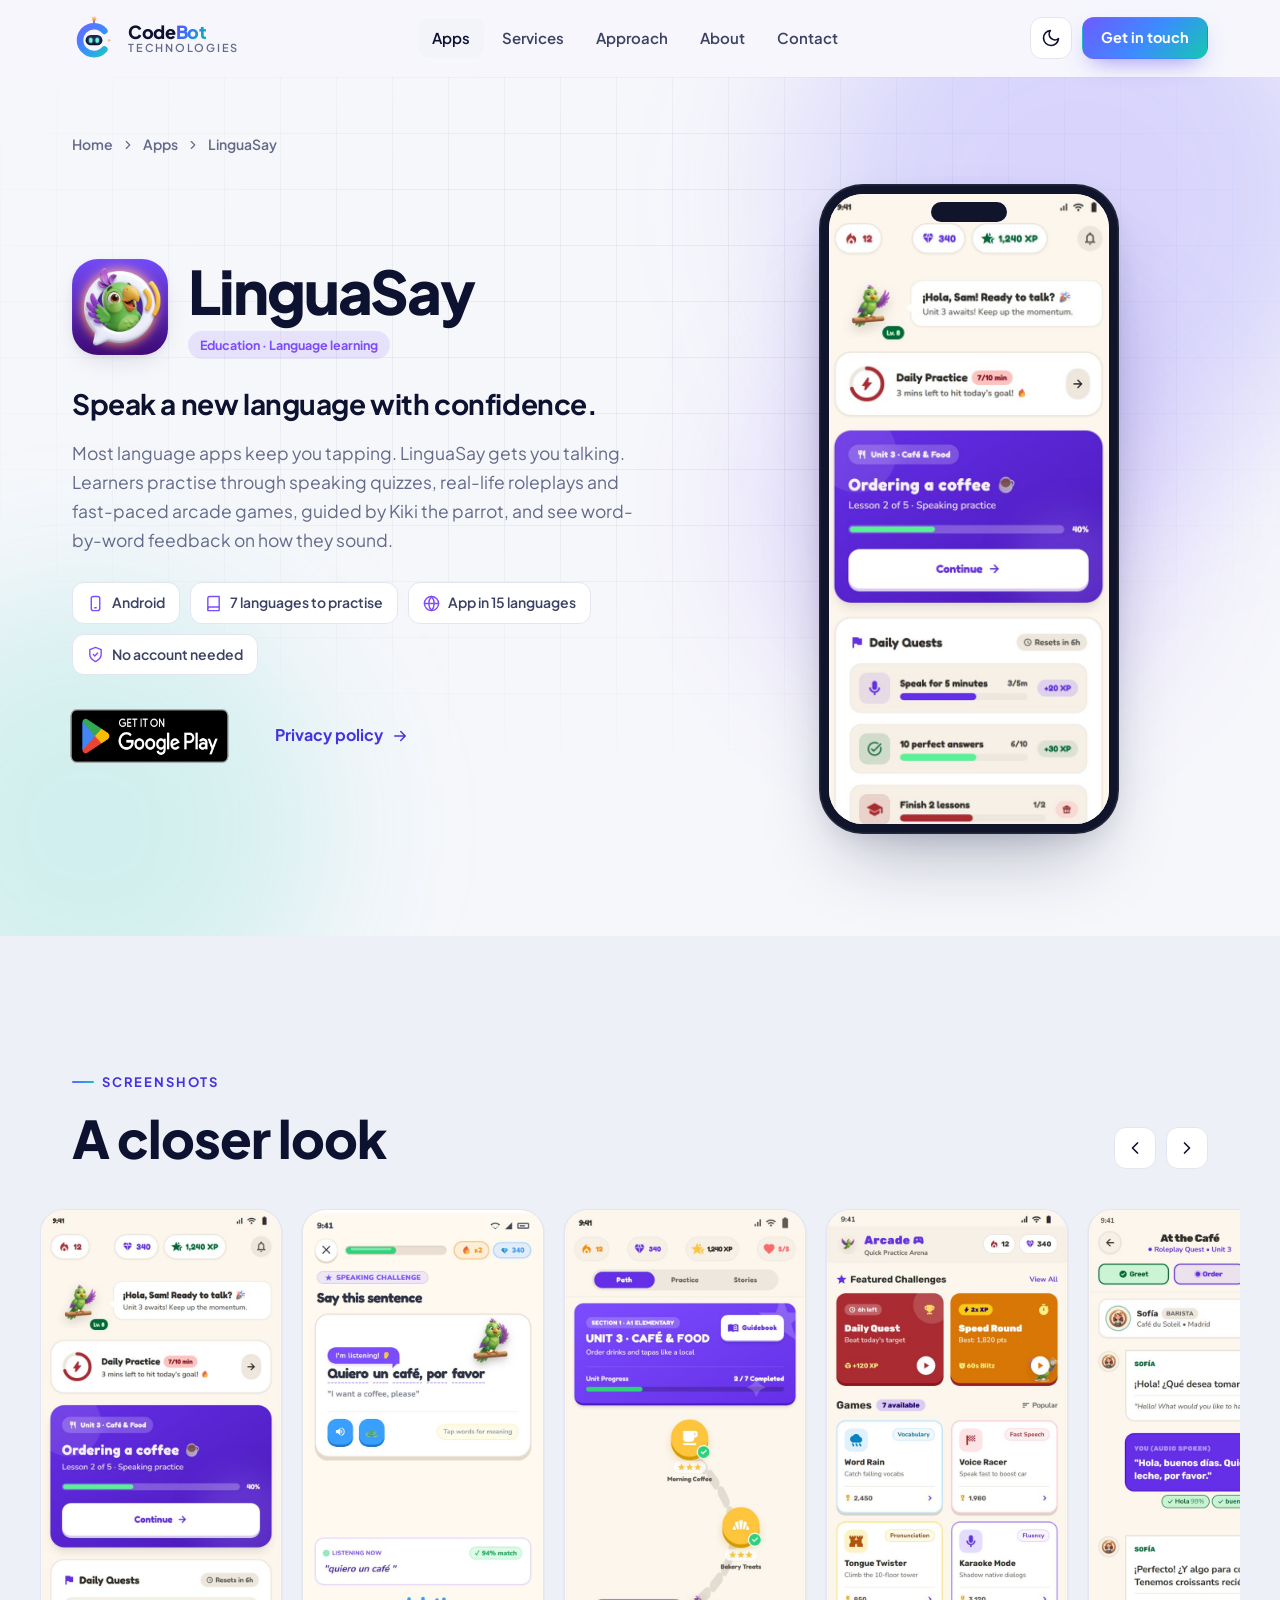
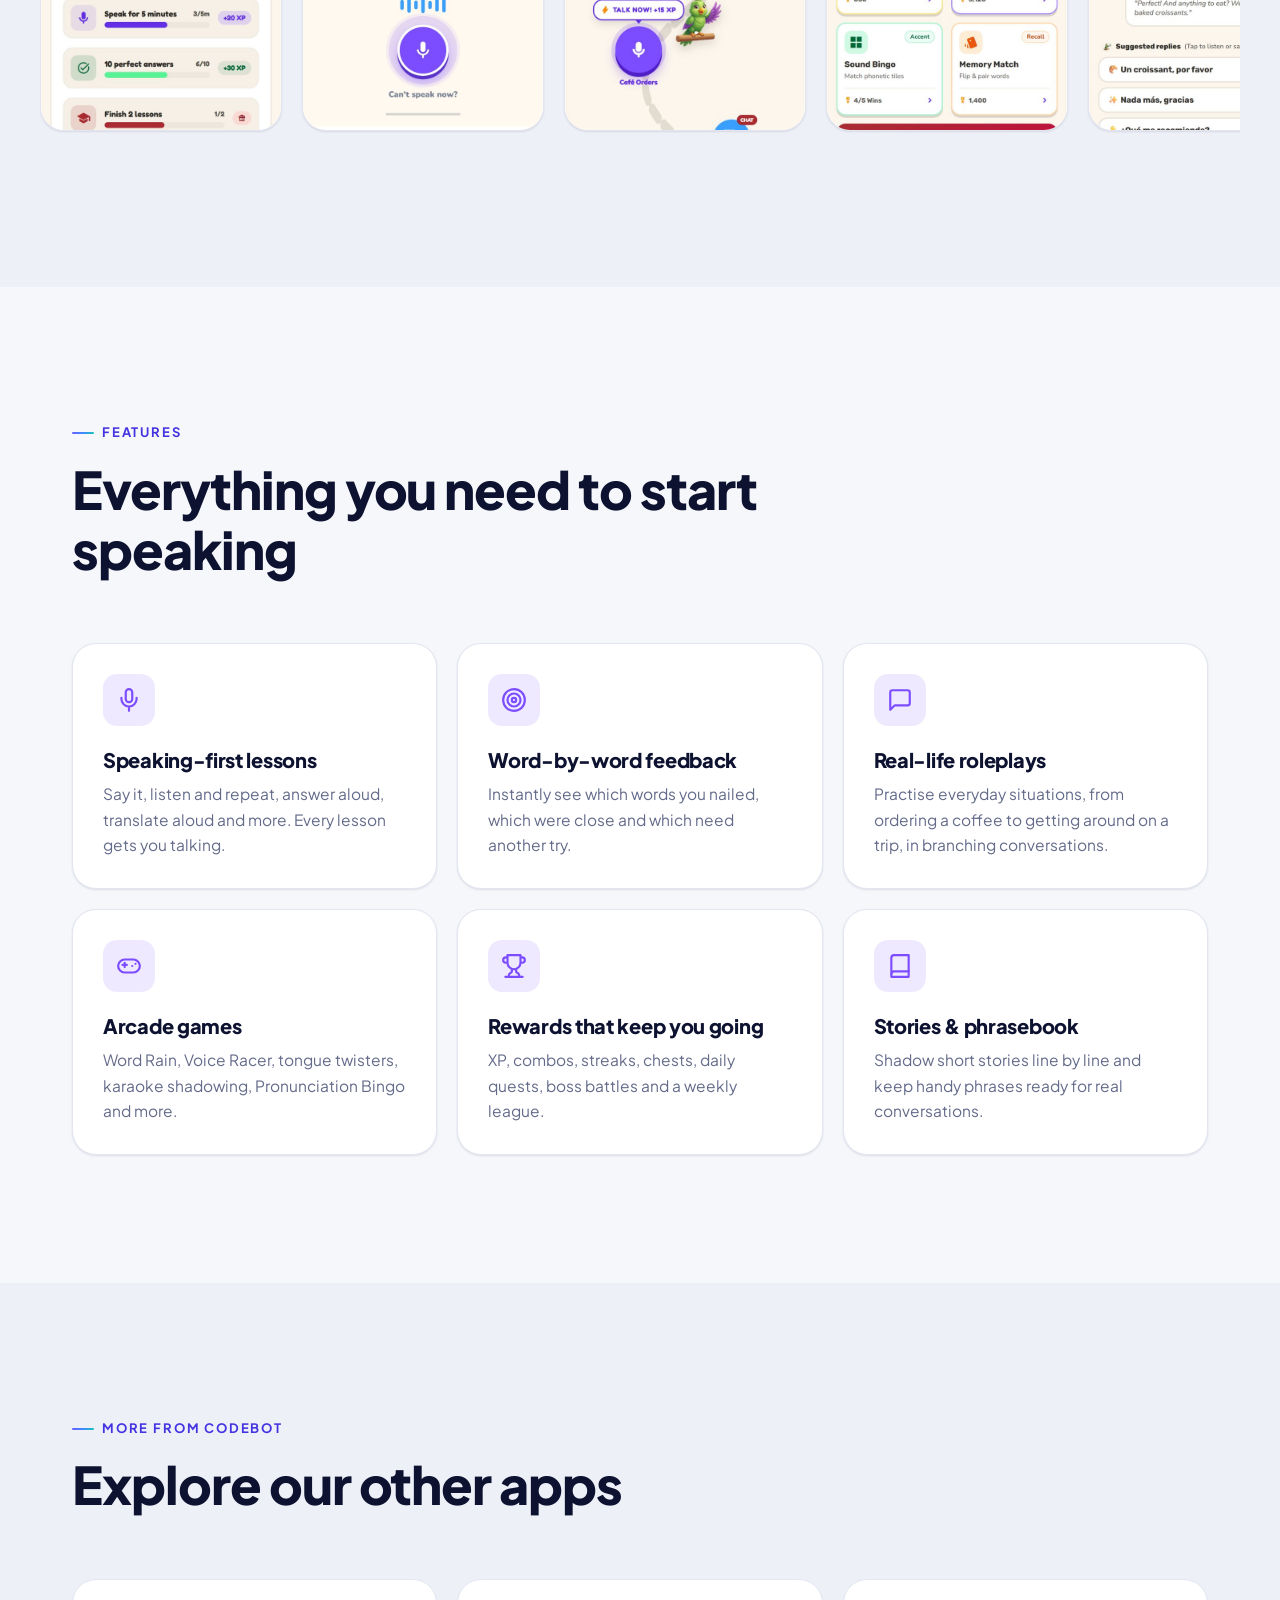
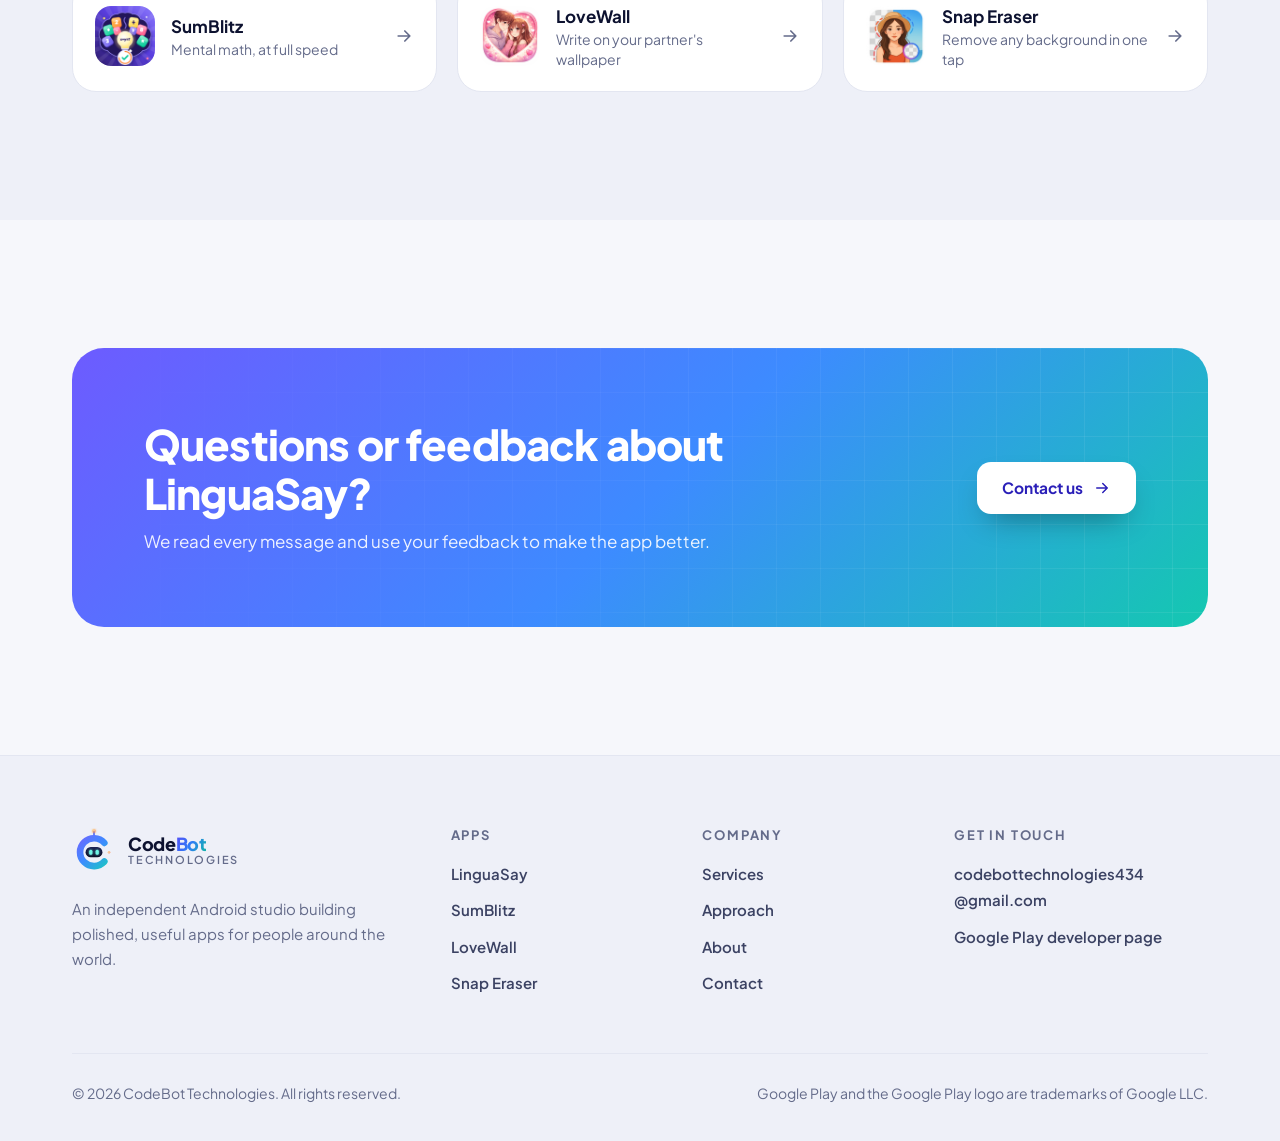
==== apps/linguasay.html @ 1d8e1565 "Launch CodeBot Technologies website" ====
<!doctype html>
<html lang="en">
<head>
  <meta charset="utf-8">
  <meta name="viewport" content="width=device-width, initial-scale=1">
  <title>LinguaSay — Speak a New Language | CodeBot Technologies</title>
  <meta name="description" content="LinguaSay is a speaking-first language app for Android. Practise English, Spanish, French, German, Italian, Korean and Arabic through quizzes, roleplays and arcade games, with word-by-word pronunciation feedback.">
  <meta name="theme-color" content="#070a18" media="(prefers-color-scheme: dark)">
  <meta name="theme-color" content="#f6f7fb" media="(prefers-color-scheme: light)">
  <link rel="canonical" href="https://codebottechnology.github.io/apps/linguasay.html">
  <meta property="og:type" content="website">
  <meta property="og:url" content="https://codebottechnology.github.io/apps/linguasay.html">
  <meta property="og:image" content="https://codebottechnology.github.io/assets/img/og-image.png">
  <meta property="og:image:width" content="1200">
  <meta property="og:image:height" content="630">
  <meta property="og:site_name" content="CodeBot Technologies">
  <meta property="og:title" content="LinguaSay — Speak a New Language">
  <meta property="og:description" content="Practise speaking a new language through quizzes, roleplays and arcade games.">
  <meta name="twitter:card" content="summary_large_image">
  <link rel="icon" href="../assets/img/logo.svg" type="image/svg+xml">
  <link rel="preconnect" href="https://fonts.googleapis.com">
  <link rel="preconnect" href="https://fonts.gstatic.com" crossorigin>
  <link rel="stylesheet" href="https://fonts.googleapis.com/css2?family=Plus+Jakarta+Sans:wght@400;500;600;700;800&display=swap">
  <link rel="stylesheet" href="../assets/css/styles.css">
  <script>(function(){var d=document.documentElement;d.classList.add('js');try{var t=localStorage.getItem('cb-theme');if(t)d.setAttribute('data-theme',t);}catch(e){}})();</script>
  <script type="application/ld+json">
  {
    "@context": "https://schema.org",
    "@type": "MobileApplication",
    "name": "LinguaSay",
    "operatingSystem": "Android",
    "applicationCategory": "EducationalApplication",
    "installUrl": "https://play.google.com/store/apps/details?id=com.pronunciation.speakingpractice",
    "author": { "@type": "Organization", "name": "CodeBot Technologies" }
  }
  </script>
</head>
<body>
  <a class="skip-link" href="#main">Skip to content</a>

  <header class="site-header">
    <div class="container nav">
      <a class="brand" href="../index.html" aria-label="CodeBot Technologies home">
        <img src="../assets/img/logo.svg" alt="" width="40" height="40">
        <span class="brand-text"><span>Code<span class="brand-bot">Bot</span></span><small>Technologies</small></span>
      </a>
      <nav class="nav-links" aria-label="Main">
        <a href="../index.html#apps" aria-current="page">Apps</a>
        <a href="../index.html#services">Services</a>
        <a href="../index.html#approach">Approach</a>
        <a href="../index.html#about">About</a>
        <a href="../index.html#contact">Contact</a>
      </nav>
      <div class="nav-actions">
        <button class="icon-btn theme-toggle" type="button" data-theme-toggle aria-label="Switch theme">
          <svg class="i i-moon" viewBox="0 0 24 24" aria-hidden="true"><path d="M21 12.8A9 9 0 1 1 11.2 3a7 7 0 0 0 9.8 9.8z"/></svg>
          <svg class="i i-sun" viewBox="0 0 24 24" aria-hidden="true"><circle cx="12" cy="12" r="4"/><path d="M12 2v2M12 20v2M4.9 4.9l1.4 1.4M17.7 17.7l1.4 1.4M2 12h2M20 12h2M4.9 19.1l1.4-1.4M17.7 6.3l1.4-1.4"/></svg>
        </button>
        <a class="btn btn-primary btn-sm" href="../index.html#contact">Get in touch</a>
        <button class="icon-btn menu-toggle" type="button" aria-controls="mobile-menu" aria-expanded="false" aria-label="Open menu">
          <svg class="i" viewBox="0 0 24 24" aria-hidden="true"><path d="M4 7h16M4 12h16M4 17h16"/></svg>
        </button>
      </div>
    </div>
    <div class="mobile-menu" id="mobile-menu">
      <a href="../index.html#apps">Apps</a>
      <a href="../index.html#services">Services</a>
      <a href="../index.html#approach">Approach</a>
      <a href="../index.html#about">About</a>
      <a href="../index.html#contact">Contact</a>
      <a class="btn btn-primary" href="../index.html#contact">Get in touch</a>
    </div>
  </header>

  <main id="main" class="accent-linguasay">
    <section class="detail-hero">
      <div class="hero-bg" aria-hidden="true"><span class="glow glow-1"></span><span class="glow glow-2"></span></div>
      <div class="container">
        <nav class="crumbs" aria-label="Breadcrumb">
          <a href="../index.html">Home</a>
          <svg class="i" viewBox="0 0 24 24" aria-hidden="true"><path d="m9 18 6-6-6-6"/></svg>
          <a href="../index.html#apps">Apps</a>
          <svg class="i" viewBox="0 0 24 24" aria-hidden="true"><path d="m9 18 6-6-6-6"/></svg>
          <span aria-current="page">LinguaSay</span>
        </nav>
        <div class="detail-grid">
          <div>
            <div class="detail-title reveal">
              <img class="app-icon" src="../assets/img/apps/linguasay/icon.png" alt="LinguaSay app icon" width="96" height="96">
              <div><h1>LinguaSay</h1><span class="tag">Education · Language learning</span></div>
            </div>
            <p class="app-tagline reveal reveal-d1">Speak a new language with confidence.</p>
            <p class="app-desc reveal reveal-d1">Most language apps keep you tapping. LinguaSay gets you talking. Learners practise through speaking quizzes, real-life roleplays and fast-paced arcade games, guided by Kiki the parrot, and see word-by-word feedback on how they sound.</p>
            <div class="facts reveal reveal-d2">
              <span class="fact"><svg class="i" viewBox="0 0 24 24" aria-hidden="true"><rect x="6" y="2" width="12" height="20" rx="3"/><path d="M11 18h2"/></svg>Android</span>
              <span class="fact"><svg class="i" viewBox="0 0 24 24" aria-hidden="true"><path d="M4 19.5A2.5 2.5 0 0 1 6.5 17H20V2H6.5A2.5 2.5 0 0 0 4 4.5z"/><path d="M4 19.5V22h16v-5"/></svg>7 languages to practise</span>
              <span class="fact"><svg class="i" viewBox="0 0 24 24" aria-hidden="true"><circle cx="12" cy="12" r="10"/><path d="M2 12h20M12 2a15 15 0 0 1 0 20M12 2a15 15 0 0 0 0 20"/></svg>App in 15 languages</span>
              <span class="fact"><svg class="i" viewBox="0 0 24 24" aria-hidden="true"><path d="M12 22s8-4 8-10V5l-8-3-8 3v7c0 6 8 10 8 10z"/><path d="m9 12 2 2 4-4"/></svg>No account needed</span>
            </div>
            <div class="app-actions reveal reveal-d3">
              <a class="play-badge" href="https://play.google.com/store/apps/details?id=com.pronunciation.speakingpractice" target="_blank" rel="noopener"><img src="../assets/img/google-play-badge.png" alt="Get LinguaSay on Google Play" width="646" height="250"></a>
              <a class="btn-link" href="https://sites.google.com/view/linguasayprivacypolicy/home" target="_blank" rel="noopener">Privacy policy <svg class="i" viewBox="0 0 24 24" aria-hidden="true"><path d="M5 12h14M13 6l6 6-6 6"/></svg></a>
            </div>
          </div>
          <div class="detail-visual reveal reveal-d1">
            <div class="phone"><img src="../assets/img/apps/linguasay/screen-01.jpg" alt="LinguaSay home screen with daily quests" width="600" height="1300"></div>
          </div>
        </div>
      </div>
    </section>

    <section class="section section-alt" aria-labelledby="shots-title">
      <div class="container">
        <div class="gallery-head">
          <div class="section-head reveal">
            <span class="eyebrow">Screenshots</span>
            <h2 class="h2" id="shots-title">A closer look</h2>
          </div>
          <div class="gallery-controls">
            <button class="icon-btn" type="button" data-gallery-prev aria-controls="gallery" aria-label="Scroll screenshots left"><svg class="i" viewBox="0 0 24 24" aria-hidden="true"><path d="m15 18-6-6 6-6"/></svg></button>
            <button class="icon-btn" type="button" data-gallery-next aria-controls="gallery" aria-label="Scroll screenshots right"><svg class="i" viewBox="0 0 24 24" aria-hidden="true"><path d="m9 18 6-6-6-6"/></svg></button>
          </div>
        </div>
        <div class="gallery" id="gallery">
          <button type="button" data-lightbox="../assets/img/apps/linguasay/screen-01.jpg"><img src="../assets/img/apps/linguasay/screen-01.jpg" alt="Home screen with daily practice and quests" width="600" height="1300" loading="lazy"></button>
          <button type="button" data-lightbox="../assets/img/apps/linguasay/screen-02.jpg"><img src="../assets/img/apps/linguasay/screen-02.jpg" alt="Say-it speaking quiz" width="600" height="1287" loading="lazy"></button>
          <button type="button" data-lightbox="../assets/img/apps/linguasay/screen-03.jpg"><img src="../assets/img/apps/linguasay/screen-03.jpg" alt="Learning path map" width="600" height="1300" loading="lazy"></button>
          <button type="button" data-lightbox="../assets/img/apps/linguasay/screen-04.jpg"><img src="../assets/img/apps/linguasay/screen-04.jpg" alt="Arcade hub with speaking games" width="600" height="1300" loading="lazy"></button>
          <button type="button" data-lightbox="../assets/img/apps/linguasay/screen-05.jpg"><img src="../assets/img/apps/linguasay/screen-05.jpg" alt="Roleplay conversation" width="600" height="1300" loading="lazy"></button>
          <button type="button" data-lightbox="../assets/img/apps/linguasay/screen-06.jpg"><img src="../assets/img/apps/linguasay/screen-06.jpg" alt="Boss battle" width="600" height="1287" loading="lazy"></button>
          <button type="button" data-lightbox="../assets/img/apps/linguasay/screen-07.jpg"><img src="../assets/img/apps/linguasay/screen-07.jpg" alt="Weekly league" width="600" height="1300" loading="lazy"></button>
          <button type="button" data-lightbox="../assets/img/apps/linguasay/screen-08.jpg"><img src="../assets/img/apps/linguasay/screen-08.jpg" alt="Lesson complete celebration" width="600" height="1300" loading="lazy"></button>
        </div>
      </div>
    </section>

    <section class="section" aria-labelledby="features-title">
      <div class="container">
        <div class="section-head reveal">
          <span class="eyebrow">Features</span>
          <h2 class="h2" id="features-title">Everything you need to start speaking</h2>
        </div>
        <div class="feature-grid">
          <div class="card reveal">
            <div class="card-icon"><svg class="i" viewBox="0 0 24 24" aria-hidden="true"><rect x="9" y="2" width="6" height="12" rx="3"/><path d="M19 10v1a7 7 0 0 1-14 0v-1M12 18v4"/></svg></div>
            <h3>Speaking-first lessons</h3>
            <p>Say it, listen and repeat, answer aloud, translate aloud and more. Every lesson gets you talking.</p>
          </div>
          <div class="card reveal reveal-d1">
            <div class="card-icon"><svg class="i" viewBox="0 0 24 24" aria-hidden="true"><circle cx="12" cy="12" r="10"/><circle cx="12" cy="12" r="6"/><circle cx="12" cy="12" r="2"/></svg></div>
            <h3>Word-by-word feedback</h3>
            <p>Instantly see which words you nailed, which were close and which need another try.</p>
          </div>
          <div class="card reveal reveal-d2">
            <div class="card-icon"><svg class="i" viewBox="0 0 24 24" aria-hidden="true"><path d="M21 15a2 2 0 0 1-2 2H7l-4 4V5a2 2 0 0 1 2-2h14a2 2 0 0 1 2 2z"/></svg></div>
            <h3>Real-life roleplays</h3>
            <p>Practise everyday situations, from ordering a coffee to getting around on a trip, in branching conversations.</p>
          </div>
          <div class="card reveal">
            <div class="card-icon"><svg class="i" viewBox="0 0 24 24" aria-hidden="true"><path d="M6 11h4M8 9v4M15 12h.01M18 10h.01"/><rect x="2" y="6" width="20" height="12" rx="6"/></svg></div>
            <h3>Arcade games</h3>
            <p>Word Rain, Voice Racer, tongue twisters, karaoke shadowing, Pronunciation Bingo and more.</p>
          </div>
          <div class="card reveal reveal-d1">
            <div class="card-icon"><svg class="i" viewBox="0 0 24 24" aria-hidden="true"><path d="M6 9H4.5a2.5 2.5 0 0 1 0-5H6M18 9h1.5a2.5 2.5 0 0 0 0-5H18M4 22h16M10 14.7V17c0 .6-.5 1-1 1.2-1.2.5-2 2-2 3.8M14 14.7V17c0 .6.5 1 1 1.2 1.2.5 2 2 2 3.8M18 2H6v7a6 6 0 0 0 12 0V2z"/></svg></div>
            <h3>Rewards that keep you going</h3>
            <p>XP, combos, streaks, chests, daily quests, boss battles and a weekly league.</p>
          </div>
          <div class="card reveal reveal-d2">
            <div class="card-icon"><svg class="i" viewBox="0 0 24 24" aria-hidden="true"><path d="M4 19.5A2.5 2.5 0 0 1 6.5 17H20V2H6.5A2.5 2.5 0 0 0 4 4.5z"/><path d="M4 19.5V22h16v-5"/></svg></div>
            <h3>Stories &amp; phrasebook</h3>
            <p>Shadow short stories line by line and keep handy phrases ready for real conversations.</p>
          </div>
        </div>
      </div>
    </section>

    <section class="section section-alt" aria-labelledby="more-title">
      <div class="container">
        <div class="section-head reveal">
          <span class="eyebrow">More from CodeBot</span>
          <h2 class="h2" id="more-title">Explore our other apps</h2>
        </div>
        <div class="more-apps">
          <a class="mini-app reveal" href="sumblitz.html"><img src="../assets/img/apps/sumblitz/icon.png" alt="" width="60" height="60"><div><strong>SumBlitz</strong><span>Mental math, at full speed</span></div><svg class="i" viewBox="0 0 24 24" aria-hidden="true"><path d="M5 12h14M13 6l6 6-6 6"/></svg></a>
          <a class="mini-app reveal reveal-d1" href="lovewall.html"><img src="../assets/img/apps/lovewall/icon.png" alt="" width="60" height="60"><div><strong>LoveWall</strong><span>Write on your partner's wallpaper</span></div><svg class="i" viewBox="0 0 24 24" aria-hidden="true"><path d="M5 12h14M13 6l6 6-6 6"/></svg></a>
          <a class="mini-app reveal reveal-d2" href="snap-eraser.html"><img src="../assets/img/apps/snap-eraser/icon.png" alt="" width="60" height="60"><div><strong>Snap Eraser</strong><span>Remove any background in one tap</span></div><svg class="i" viewBox="0 0 24 24" aria-hidden="true"><path d="M5 12h14M13 6l6 6-6 6"/></svg></a>
        </div>
      </div>
    </section>

    <section class="section">
      <div class="container">
        <div class="cta-band reveal">
          <div>
            <h2>Questions or feedback about LinguaSay?</h2>
            <p>We read every message and use your feedback to make the app better.</p>
          </div>
          <a class="btn" href="../index.html#contact">Contact us
            <svg class="i" viewBox="0 0 24 24" aria-hidden="true"><path d="M5 12h14M13 6l6 6-6 6"/></svg>
          </a>
        </div>
      </div>
    </section>
  </main>

  <footer class="site-footer">
    <div class="container">
      <div class="footer-grid">
        <div>
          <a class="brand" href="../index.html" aria-label="CodeBot Technologies home">
            <img src="../assets/img/logo.svg" alt="" width="40" height="40">
            <span class="brand-text"><span>Code<span class="brand-bot">Bot</span></span><small>Technologies</small></span>
          </a>
          <p>An independent Android studio building polished, useful apps for people around the world.</p>
        </div>
        <div>
          <h4>Apps</h4>
          <ul>
            <li><a href="linguasay.html">LinguaSay</a></li>
            <li><a href="sumblitz.html">SumBlitz</a></li>
            <li><a href="lovewall.html">LoveWall</a></li>
            <li><a href="snap-eraser.html">Snap Eraser</a></li>
          </ul>
        </div>
        <div>
          <h4>Company</h4>
          <ul>
            <li><a href="../index.html#services">Services</a></li>
            <li><a href="../index.html#approach">Approach</a></li>
            <li><a href="../index.html#about">About</a></li>
            <li><a href="../index.html#contact">Contact</a></li>
          </ul>
        </div>
        <div>
          <h4>Get in touch</h4>
          <ul>
            <li><a href="mailto:codebottechnologies434@gmail.com">codebottechnologies434<wbr>@gmail.com</a></li>
            <li><a href="https://play.google.com/store/apps/dev?id=8315797149513083375" target="_blank" rel="noopener">Google Play developer page</a></li>
          </ul>
        </div>
      </div>
      <div class="footer-bottom">
        <span>© <span data-year>2026</span> CodeBot Technologies. All rights reserved.</span>
        <span>Google Play and the Google Play logo are trademarks of Google LLC.</span>
      </div>
    </div>
  </footer>

  <div class="lightbox" id="lightbox" role="dialog" aria-modal="true" aria-label="Screenshot viewer">
    <button class="lb-btn lb-close" type="button" aria-label="Close"><svg class="i" viewBox="0 0 24 24" aria-hidden="true"><path d="M18 6 6 18M6 6l12 12"/></svg></button>
    <button class="lb-btn lb-prev" type="button" aria-label="Previous screenshot"><svg class="i" viewBox="0 0 24 24" aria-hidden="true"><path d="m15 18-6-6 6-6"/></svg></button>
    <img src="data:," alt="">
    <button class="lb-btn lb-next" type="button" aria-label="Next screenshot"><svg class="i" viewBox="0 0 24 24" aria-hidden="true"><path d="m9 18 6-6-6-6"/></svg></button>
    <span class="lb-count"></span>
  </div>

  <script src="../assets/js/main.js" defer></script>
</body>
</html>
---- assets/css/styles.css ----
/* ==========================================================================
   CodeBot Technologies — site styles
   ========================================================================== */

/* ---------- Design tokens ---------- */
:root {
  --bg: #f6f7fb;
  --bg-alt: #eef0f8;
  --surface: #ffffff;
  --surface-2: #f3f4fa;
  --text: #0d1230;
  --text-2: #3b4263;
  --muted: #646b8a;
  --border: #e3e6f1;
  --border-strong: #cfd3e4;
  --primary: #5b48f5;
  --primary-ink: #4433e0;
  --primary-soft: rgba(91, 72, 245, 0.1);
  --teal: #0fb9a3;
  --grad: linear-gradient(135deg, #6d5bff 0%, #3d8bff 52%, #14c8b0 100%);
  --grad-text: linear-gradient(120deg, #5b48f5 0%, #2f7cf6 50%, #0fb9a3 100%);
  --shadow-sm: 0 1px 2px rgba(16, 22, 60, 0.06), 0 1px 3px rgba(16, 22, 60, 0.05);
  --shadow: 0 10px 30px -12px rgba(16, 22, 60, 0.18), 0 2px 6px rgba(16, 22, 60, 0.05);
  --shadow-lg: 0 40px 80px -30px rgba(16, 22, 60, 0.35), 0 10px 30px -10px rgba(16, 22, 60, 0.15);
  --grid-line: rgba(13, 18, 48, 0.05);
  --glow-1: rgba(109, 91, 255, 0.22);
  --glow-2: rgba(20, 200, 176, 0.16);
  --header-bg: rgba(246, 247, 251, 0.78);
  --phone-frame: #11152b;

  --radius-sm: 10px;
  --radius: 16px;
  --radius-lg: 24px;
  --radius-xl: 32px;
  --container: 1200px;
  --gutter: clamp(16px, 4vw, 32px);
  --font: "Plus Jakarta Sans", ui-sans-serif, system-ui, -apple-system, "Segoe UI", Roboto, sans-serif;
  color-scheme: light;
}

@media (prefers-color-scheme: dark) {
  :root:not([data-theme="light"]) {
    --bg: #070a18;
    --bg-alt: #0b1024;
    --surface: #0f1530;
    --surface-2: #141b3b;
    --text: #eef0ff;
    --text-2: #c5c9e4;
    --muted: #9298ba;
    --border: rgba(255, 255, 255, 0.08);
    --border-strong: rgba(255, 255, 255, 0.16);
    --primary: #8476ff;
    --primary-ink: #9a8eff;
    --primary-soft: rgba(132, 118, 255, 0.14);
    --teal: #2ad8c0;
    --grad-text: linear-gradient(120deg, #a093ff 0%, #6aa8ff 50%, #3fe0c8 100%);
    --shadow-sm: 0 1px 2px rgba(0, 0, 0, 0.4);
    --shadow: 0 14px 34px -14px rgba(0, 0, 0, 0.65);
    --shadow-lg: 0 40px 90px -30px rgba(0, 0, 0, 0.8);
    --grid-line: rgba(255, 255, 255, 0.045);
    --glow-1: rgba(109, 91, 255, 0.3);
    --glow-2: rgba(20, 200, 176, 0.18);
    --header-bg: rgba(7, 10, 24, 0.72);
    --phone-frame: #05070f;
    color-scheme: dark;
  }
}

:root[data-theme="dark"] {
  --bg: #070a18;
  --bg-alt: #0b1024;
  --surface: #0f1530;
  --surface-2: #141b3b;
  --text: #eef0ff;
  --text-2: #c5c9e4;
  --muted: #9298ba;
  --border: rgba(255, 255, 255, 0.08);
  --border-strong: rgba(255, 255, 255, 0.16);
  --primary: #8476ff;
  --primary-ink: #9a8eff;
  --primary-soft: rgba(132, 118, 255, 0.14);
  --teal: #2ad8c0;
  --grad-text: linear-gradient(120deg, #a093ff 0%, #6aa8ff 50%, #3fe0c8 100%);
  --shadow-sm: 0 1px 2px rgba(0, 0, 0, 0.4);
  --shadow: 0 14px 34px -14px rgba(0, 0, 0, 0.65);
  --shadow-lg: 0 40px 90px -30px rgba(0, 0, 0, 0.8);
  --grid-line: rgba(255, 255, 255, 0.045);
  --glow-1: rgba(109, 91, 255, 0.3);
  --glow-2: rgba(20, 200, 176, 0.18);
  --header-bg: rgba(7, 10, 24, 0.72);
  --phone-frame: #05070f;
  color-scheme: dark;
}

/* ---------- Base ---------- */
*, *::before, *::after { box-sizing: border-box; }
html { -webkit-text-size-adjust: 100%; scroll-behavior: smooth; scroll-padding-top: 88px; }
body {
  margin: 0;
  font-family: var(--font);
  font-size: 16px;
  line-height: 1.65;
  color: var(--text);
  background: var(--bg);
  -webkit-font-smoothing: antialiased;
  -moz-osx-font-smoothing: grayscale;
  overflow-x: hidden;
  transition: background-color .3s ease, color .3s ease;
}
img, svg { display: block; max-width: 100%; }
img { height: auto; }
svg.i { fill: none; stroke: currentColor; stroke-width: 2; stroke-linecap: round; stroke-linejoin: round; }
a { color: inherit; text-decoration: none; }
button, input, select, textarea { font: inherit; color: inherit; }
h1, h2, h3, h4 { margin: 0; line-height: 1.15; letter-spacing: -0.02em; font-weight: 800; }
p { margin: 0; }
ul { margin: 0; padding: 0; list-style: none; }
:focus-visible { outline: 2px solid var(--primary); outline-offset: 3px; border-radius: 6px; }
::selection { background: var(--primary); color: #fff; }

.container { width: 100%; max-width: var(--container); margin: 0 auto; padding: 0 var(--gutter); }
.sr-only { position: absolute; width: 1px; height: 1px; padding: 0; margin: -1px; overflow: hidden; clip: rect(0 0 0 0); white-space: nowrap; border: 0; }
.skip-link { position: absolute; left: 16px; top: -60px; z-index: 200; background: var(--primary); color: #fff; padding: 10px 16px; border-radius: 10px; font-weight: 700; }
.skip-link:focus { top: 12px; }
.grad-text { background: var(--grad-text); -webkit-background-clip: text; background-clip: text; color: transparent; }

/* ---------- Buttons ---------- */
.btn {
  display: inline-flex; align-items: center; justify-content: center; gap: 10px;
  height: 52px; padding: 0 24px; border-radius: 14px; border: 1px solid transparent;
  font-weight: 700; font-size: 15.5px; white-space: nowrap; cursor: pointer;
  transition: transform .2s ease, box-shadow .2s ease, background-color .2s ease, border-color .2s ease, color .2s ease;
}
.btn svg { width: 18px; height: 18px; flex: none; }
.btn-primary { background: var(--grad); color: #fff; box-shadow: 0 10px 24px -10px rgba(91, 72, 245, .7); }
.btn-primary:hover { transform: translateY(-2px); box-shadow: 0 16px 30px -12px rgba(91, 72, 245, .8); }
.btn-ghost { background: var(--surface); border-color: var(--border-strong); color: var(--text); }
.btn-ghost:hover { border-color: var(--primary); color: var(--primary-ink); transform: translateY(-2px); }
.btn-sm { height: 42px; padding: 0 18px; font-size: 14.5px; border-radius: 12px; }
.btn-link { display: inline-flex; align-items: center; gap: 8px; font-weight: 700; color: var(--primary-ink); }
.btn-link svg { width: 18px; height: 18px; transition: transform .2s ease; }
.btn-link:hover svg { transform: translateX(4px); }

/* Official Google Play badge (the PNG has built-in transparent padding, trimmed with negative margins) */
.play-badge { display: inline-block; border-radius: 12px; transition: transform .2s ease, filter .2s ease; }
.play-badge img { height: 80px; width: auto; margin: -13px -13px; }
.play-badge:hover { transform: translateY(-2px); filter: drop-shadow(0 10px 14px rgba(0,0,0,.25)); }
.play-badge:focus-visible { outline-offset: 2px; }
.copy-btn .i-check { display: none; color: #12a150; }

/* ---------- Header ---------- */
.site-header { position: sticky; top: 0; z-index: 100; background: var(--header-bg); backdrop-filter: saturate(180%) blur(16px); -webkit-backdrop-filter: saturate(180%) blur(16px); border-bottom: 1px solid transparent; transition: border-color .3s ease, background-color .3s ease; }
.site-header.scrolled { border-bottom-color: var(--border); }
.nav { display: flex; align-items: center; justify-content: space-between; height: 76px; gap: 24px; }
.brand { display: inline-flex; align-items: center; gap: 12px; font-weight: 800; letter-spacing: -0.02em; font-size: 18px; flex: none; }
.brand img { width: 44px; height: 44px; transition: transform .35s cubic-bezier(.3,1.6,.5,1); }
.brand:hover img { transform: rotate(-8deg) scale(1.08); }
.brand-bot { background: var(--grad-text); -webkit-background-clip: text; background-clip: text; color: transparent; }
.brand-text { display: flex; flex-direction: column; line-height: 1.05; }
.brand-text small { font-size: 11px; font-weight: 600; letter-spacing: .16em; text-transform: uppercase; color: var(--muted); }
.nav-links { display: flex; align-items: center; gap: 4px; }
.nav-links a { padding: 8px 14px; border-radius: 10px; font-weight: 600; font-size: 15px; color: var(--text-2); transition: color .2s ease, background-color .2s ease; }
.nav-links a:hover, .nav-links a[aria-current="page"] { color: var(--text); background: var(--surface-2); }
.nav-actions { display: flex; align-items: center; gap: 10px; }
.icon-btn { display: inline-grid; place-items: center; width: 42px; height: 42px; border-radius: 12px; border: 1px solid var(--border); background: var(--surface); cursor: pointer; color: var(--text); transition: border-color .2s ease, transform .2s ease; }
.icon-btn:hover { border-color: var(--border-strong); transform: translateY(-1px); }
.icon-btn svg { width: 20px; height: 20px; }
.theme-toggle .i-sun { display: none; }
:root[data-theme="dark"] .theme-toggle .i-sun { display: block; }
:root[data-theme="dark"] .theme-toggle .i-moon { display: none; }
@media (prefers-color-scheme: dark) {
  :root:not([data-theme="light"]) .theme-toggle .i-sun { display: block; }
  :root:not([data-theme="light"]) .theme-toggle .i-moon { display: none; }
}
.menu-toggle { display: none; }
.mobile-menu { display: none; }

@media (max-width: 920px) {
  .nav-links, .nav-actions .btn { display: none; }
  .menu-toggle { display: inline-grid; }
  .mobile-menu { display: block; position: fixed; inset: 76px 0 auto 0; background: var(--bg); border-bottom: 1px solid var(--border); padding: 12px var(--gutter) 24px; transform: translateY(-8px); opacity: 0; visibility: hidden; transition: opacity .2s ease, transform .2s ease, visibility .2s; box-shadow: var(--shadow); }
  .mobile-menu.open { transform: none; opacity: 1; visibility: visible; }
  .mobile-menu a { display: block; padding: 14px 4px; font-weight: 700; font-size: 17px; border-bottom: 1px solid var(--border); }
  .mobile-menu .btn { width: 100%; margin-top: 18px; border-bottom: 0; }
}
@media (max-width: 420px) { .brand-text small { display: none; } }

/* ---------- Sections ---------- */
.section { padding: clamp(72px, 10vw, 128px) 0; position: relative; }
.section-alt { background: var(--bg-alt); }
.section-head { max-width: 720px; margin-bottom: clamp(40px, 6vw, 64px); }
.section-head.center { margin-left: auto; margin-right: auto; text-align: center; }
.eyebrow { display: inline-flex; align-items: center; gap: 8px; font-size: 13px; font-weight: 700; letter-spacing: .14em; text-transform: uppercase; color: var(--primary-ink); margin-bottom: 16px; }
.eyebrow::before { content: ""; width: 22px; height: 2px; border-radius: 2px; background: var(--grad); }
.section-head.center .eyebrow::after { content: ""; width: 22px; height: 2px; border-radius: 2px; background: var(--grad); }
.h2 { font-size: clamp(32px, 4.6vw, 52px); }
.lead { font-size: clamp(17px, 1.6vw, 19px); color: var(--muted); margin-top: 18px; }

/* ---------- Hero ---------- */
.hero { position: relative; padding: clamp(40px, 6vw, 72px) 0 clamp(64px, 8vw, 104px); overflow: hidden; }
.hero-bg { position: absolute; inset: 0; pointer-events: none; z-index: -1; }
.hero-bg::before { content: ""; position: absolute; inset: 0; background-image: linear-gradient(var(--grid-line) 1px, transparent 1px), linear-gradient(90deg, var(--grid-line) 1px, transparent 1px); background-size: 56px 56px; -webkit-mask-image: radial-gradient(ellipse 80% 70% at 50% 30%, #000 30%, transparent 75%); mask-image: radial-gradient(ellipse 80% 70% at 50% 30%, #000 30%, transparent 75%); }
.glow { position: absolute; border-radius: 50%; filter: blur(80px); }
.glow-1 { width: 560px; height: 560px; background: var(--glow-1); top: -160px; right: -80px; }
.glow-2 { width: 460px; height: 460px; background: var(--glow-2); bottom: -120px; left: -140px; }
.hero-grid { display: grid; grid-template-columns: 1.05fr .95fr; align-items: center; gap: clamp(40px, 6vw, 72px); }
.pill { display: inline-flex; align-items: center; gap: 10px; padding: 6px 14px 6px 6px; border-radius: 999px; background: var(--surface); border: 1px solid var(--border); box-shadow: var(--shadow-sm); font-size: 14px; font-weight: 600; color: var(--text-2); }
.pill-dot { display: inline-grid; place-items: center; height: 26px; padding: 0 10px; border-radius: 999px; background: var(--primary-soft); color: var(--primary-ink); font-size: 12px; font-weight: 800; letter-spacing: .04em; }
.hero h1 { font-size: clamp(40px, 5.2vw, 64px); margin: 22px 0 20px; letter-spacing: -0.035em; line-height: 1.04; }
.hero .lead { max-width: 560px; margin-top: 0; }
.hero-ctas { display: flex; flex-wrap: wrap; gap: 14px; margin-top: 36px; }
.hero-apps { display: flex; align-items: center; gap: 16px; margin-top: 44px; flex-wrap: wrap; }
.icon-stack { display: flex; }
.icon-stack img { width: 46px; height: 46px; border-radius: 13px; border: 3px solid var(--bg); margin-left: -10px; box-shadow: var(--shadow-sm); background: var(--surface); }
.icon-stack img:first-child { margin-left: 0; }
.hero-apps p { font-size: 14.5px; color: var(--muted); line-height: 1.45; }
.hero-apps strong { color: var(--text); display: block; font-size: 15px; }

.hero-visual { position: relative; height: clamp(520px, 52vw, 640px); }
.phone { position: absolute; width: clamp(220px, 21vw, 280px); aspect-ratio: 9 / 19.5; border-radius: 44px; padding: 10px; background: var(--phone-frame); box-shadow: var(--shadow-lg), inset 0 0 0 1.5px rgba(255,255,255,.08); }
.phone::before { content: ""; position: absolute; top: 18px; left: 50%; width: 76px; height: 20px; transform: translateX(-50%); background: var(--phone-frame); border-radius: 20px; z-index: 2; }
.phone img { width: 100%; height: 100%; object-fit: cover; object-position: top; border-radius: 34px; background: #fff; }
.hero-visual .phone-a { left: 6%; top: 40px; transform: rotate(-6deg); z-index: 1; }
.hero-visual .phone-b { right: 6%; top: 0; transform: rotate(5deg); z-index: 2; }
.float-card { position: absolute; z-index: 3; display: flex; align-items: center; gap: 12px; padding: 12px 16px 12px 12px; border-radius: 18px; background: var(--surface); border: 1px solid var(--border); box-shadow: var(--shadow); font-size: 14px; line-height: 1.3; animation: float 6s ease-in-out infinite; }
.float-card img { width: 44px; height: 44px; border-radius: 12px; }
.float-card strong { display: block; font-size: 15px; }
.float-card span { color: var(--muted); font-size: 13px; }
.float-card.fc-1 { left: -2%; bottom: 70px; }
.float-card.fc-2 { right: -4%; bottom: 150px; animation-delay: -3s; }
.float-card.fc-3 { left: 30%; top: -8px; animation-delay: -1.5s; }
@keyframes float { 0%, 100% { transform: translateY(0); } 50% { transform: translateY(-10px); } }

@media (max-width: 980px) {
  .hero-grid { grid-template-columns: 1fr; }
  .hero-visual { height: 560px; max-width: 560px; width: 100%; margin: 0 auto; }
}
@media (max-width: 560px) {
  .hero-visual { height: 470px; }
  .phone { width: 200px; border-radius: 36px; padding: 8px; }
  .phone img { border-radius: 28px; }
  .phone::before { top: 14px; width: 60px; height: 16px; }
  .hero-visual .phone-a { left: 0; }
  .hero-visual .phone-b { right: 0; }
  .float-card { padding: 9px 12px 9px 9px; font-size: 12.5px; }
  .float-card img { width: 36px; height: 36px; border-radius: 10px; }
  .float-card strong { font-size: 13.5px; }
  .float-card span { font-size: 12px; }
  .float-card.fc-1 { left: 0; bottom: 30px; }
  .float-card.fc-2 { right: 0; bottom: 120px; }
  .float-card.fc-3 { display: none; }
}

/* ---------- Stats ---------- */
.stats { display: grid; grid-template-columns: repeat(4, 1fr); border: 1px solid var(--border); border-radius: var(--radius-lg); background: var(--surface); box-shadow: var(--shadow-sm); overflow: hidden; }
.stat { padding: 28px 28px; border-left: 1px solid var(--border); }
.stat:first-child { border-left: 0; }
.stat-num { font-size: clamp(30px, 3.4vw, 40px); font-weight: 800; letter-spacing: -0.03em; line-height: 1; }
.stat-label { margin-top: 10px; color: var(--muted); font-size: 14.5px; line-height: 1.45; }
@media (max-width: 820px) {
  .stats { grid-template-columns: 1fr 1fr; }
  .stat:nth-child(3) { border-left: 0; }
  .stat:nth-child(n+3) { border-top: 1px solid var(--border); }
}
@media (max-width: 400px) { .stat { padding: 22px 18px; } }

/* ---------- App showcase ---------- */
.app-list { display: grid; gap: clamp(28px, 4vw, 40px); }
.app-row { --accent: var(--primary); --accent-soft: var(--primary-soft); position: relative; display: grid; grid-template-columns: 1fr 1fr; align-items: center; gap: clamp(32px, 5vw, 64px); padding: clamp(28px, 4.5vw, 56px); border-radius: var(--radius-xl); background: var(--surface); border: 1px solid var(--border); box-shadow: var(--shadow-sm); overflow: hidden; }
.app-row::before { content: ""; position: absolute; width: 520px; height: 520px; right: -160px; top: -160px; border-radius: 50%; background: var(--accent); opacity: .09; filter: blur(60px); pointer-events: none; }
.app-row:nth-child(even) .app-media { order: -1; }
.app-row:nth-child(even)::before { right: auto; left: -160px; }
.app-head { display: flex; align-items: center; gap: 16px; margin-bottom: 22px; }
.app-icon { width: 72px; height: 72px; border-radius: 20px; box-shadow: var(--shadow); flex: none; }
.app-head h3 { font-size: clamp(26px, 3vw, 34px); }
.tag { display: inline-flex; align-items: center; gap: 6px; padding: 4px 12px; border-radius: 999px; font-size: 12.5px; font-weight: 700; background: var(--accent-soft); color: var(--accent); margin-top: 6px; }
.app-tagline { font-size: clamp(19px, 2vw, 22px); font-weight: 700; letter-spacing: -0.015em; line-height: 1.35; margin-bottom: 12px; }
.app-desc { color: var(--muted); }
.check-list { display: grid; gap: 12px; margin: 26px 0 32px; }
.check-list li { display: flex; gap: 12px; align-items: flex-start; color: var(--text-2); font-size: 15.5px; line-height: 1.5; }
.check-list svg { width: 22px; height: 22px; flex: none; color: var(--accent); margin-top: 0; }
.app-actions { display: flex; flex-wrap: wrap; align-items: center; gap: 14px 22px; }
.app-media { position: relative; display: flex; justify-content: center; align-items: center; min-height: 460px; }
.app-media .phone { position: relative; width: clamp(200px, 19vw, 250px); }
.app-media .phone + .phone { margin-left: -48px; margin-top: 70px; }
.app-media .phone:first-child { z-index: 2; transform: rotate(-3deg); }
.app-media .phone:nth-child(2) { transform: rotate(4deg); }
.shot-card { position: relative; width: clamp(190px, 18vw, 240px); border-radius: 22px; overflow: hidden; box-shadow: var(--shadow-lg); border: 1px solid var(--border); background: var(--surface-2); }
.shot-card img { width: 100%; }
.shot-card + .shot-card { margin-left: -40px; margin-top: 70px; }
.shot-card:first-child { z-index: 2; transform: rotate(-3deg); }
.shot-card:nth-child(2) { transform: rotate(4deg); }

.accent-linguasay { --accent: #7c4dff; --accent-soft: rgba(124, 77, 255, .12); }
.accent-sumblitz { --accent: #f08a00; --accent-soft: rgba(240, 138, 0, .13); }
.accent-lovewall { --accent: #e9487a; --accent-soft: rgba(233, 72, 122, .12); }
.accent-snap { --accent: #1683f5; --accent-soft: rgba(22, 131, 245, .12); }
:root[data-theme="dark"] .accent-linguasay { --accent: #a98bff; }
:root[data-theme="dark"] .accent-sumblitz { --accent: #ffb547; }
:root[data-theme="dark"] .accent-lovewall { --accent: #ff7aa2; }
:root[data-theme="dark"] .accent-snap { --accent: #5fb0ff; }
@media (prefers-color-scheme: dark) {
  :root:not([data-theme="light"]) .accent-linguasay { --accent: #a98bff; }
  :root:not([data-theme="light"]) .accent-sumblitz { --accent: #ffb547; }
  :root:not([data-theme="light"]) .accent-lovewall { --accent: #ff7aa2; }
  :root:not([data-theme="light"]) .accent-snap { --accent: #5fb0ff; }
}

@media (max-width: 900px) {
  .app-row { grid-template-columns: 1fr; }
  .app-row .app-media, .app-row:nth-child(even) .app-media { order: -1; min-height: 0; padding-top: 8px; }
}
@media (max-width: 480px) {
  .app-media .phone { width: 170px; border-radius: 32px; padding: 7px; }
  .app-media .phone img { border-radius: 25px; }
  .app-media .phone::before { top: 12px; width: 52px; height: 14px; }
  .app-media .phone + .phone { margin-left: -36px; margin-top: 50px; }
  .shot-card { width: 160px; border-radius: 18px; }
  .shot-card + .shot-card { margin-left: -30px; margin-top: 50px; }
  .app-icon { width: 60px; height: 60px; border-radius: 17px; }
}

/* ---------- Cards / services ---------- */
.card-grid { display: grid; grid-template-columns: repeat(3, 1fr); gap: 20px; }
.card { position: relative; padding: 30px; border-radius: var(--radius-lg); background: var(--surface); border: 1px solid var(--border); box-shadow: var(--shadow-sm); transition: transform .25s ease, box-shadow .25s ease, border-color .25s ease; }
.card:hover { transform: translateY(-4px); box-shadow: var(--shadow); border-color: var(--border-strong); }
.card-icon { display: grid; place-items: center; width: 52px; height: 52px; border-radius: 14px; background: var(--primary-soft); color: var(--primary-ink); margin-bottom: 22px; }
.card-icon svg { width: 26px; height: 26px; }
.card h3 { font-size: 20px; margin-bottom: 10px; letter-spacing: -0.015em; }
.card p { color: var(--muted); font-size: 15.5px; }
@media (max-width: 960px) { .card-grid { grid-template-columns: 1fr 1fr; } }
@media (max-width: 620px) { .card-grid { grid-template-columns: 1fr; } .card { padding: 24px; } }

/* ---------- Process ---------- */
.steps { display: grid; grid-template-columns: repeat(4, 1fr); gap: 20px; counter-reset: step; }
.step { position: relative; padding: 28px 26px 30px; border-radius: var(--radius-lg); background: var(--surface); border: 1px solid var(--border); }
.step-num { display: inline-grid; place-items: center; width: 44px; height: 44px; border-radius: 12px; background: var(--grad); color: #fff; font-weight: 800; font-size: 16px; margin-bottom: 20px; box-shadow: 0 10px 20px -10px rgba(91,72,245,.8); }
.step h3 { font-size: 19px; margin-bottom: 8px; }
.step p { color: var(--muted); font-size: 15px; }
@media (max-width: 960px) { .steps { grid-template-columns: 1fr 1fr; } }
@media (max-width: 560px) { .steps { grid-template-columns: 1fr; } }

/* ---------- Tech chips ---------- */
.tech { margin-top: clamp(48px, 6vw, 72px); text-align: center; }
.tech p { font-size: 13px; font-weight: 700; letter-spacing: .14em; text-transform: uppercase; color: var(--muted); margin-bottom: 20px; }
.chips { display: flex; flex-wrap: wrap; justify-content: center; gap: 10px; }
.chip { padding: 9px 16px; border-radius: 999px; background: var(--surface); border: 1px solid var(--border); font-size: 14.5px; font-weight: 600; color: var(--text-2); }

/* ---------- About ---------- */
.about-grid { display: grid; grid-template-columns: 1fr 1fr; gap: clamp(40px, 6vw, 80px); align-items: start; }
.about-copy p { color: var(--text-2); font-size: 17px; margin-top: 18px; }
.about-copy p:first-of-type { margin-top: 24px; }
.values { display: grid; grid-template-columns: 1fr 1fr; gap: 16px; }
.value { padding: 24px; border-radius: var(--radius-lg); background: var(--surface); border: 1px solid var(--border); }
.value svg { width: 26px; height: 26px; color: var(--teal); margin-bottom: 14px; }
.value h3 { font-size: 17px; margin-bottom: 6px; }
.value p { color: var(--muted); font-size: 14.5px; line-height: 1.55; }
@media (max-width: 900px) { .about-grid { grid-template-columns: 1fr; } }
@media (max-width: 480px) { .values { grid-template-columns: 1fr; } }

/* ---------- Contact ---------- */
.contact-wrap { position: relative; display: grid; grid-template-columns: .9fr 1.1fr; gap: clamp(32px, 5vw, 64px); padding: clamp(28px, 5vw, 64px); border-radius: var(--radius-xl); background: var(--surface); border: 1px solid var(--border); box-shadow: var(--shadow); overflow: hidden; }
.contact-wrap::before { content: ""; position: absolute; width: 480px; height: 480px; left: -200px; bottom: -220px; border-radius: 50%; background: var(--glow-1); filter: blur(70px); pointer-events: none; }
.contact-info { position: relative; }
.contact-info .lead { margin-bottom: 32px; }
.contact-item { display: flex; align-items: center; gap: 16px; padding: 18px; border-radius: var(--radius); border: 1px solid var(--border); background: var(--surface-2); margin-bottom: 14px; }
.contact-item .card-icon { margin: 0; flex: none; }
.contact-item small { display: block; font-size: 12.5px; font-weight: 700; letter-spacing: .1em; text-transform: uppercase; color: var(--muted); }
.contact-item a, .contact-item strong { font-weight: 700; overflow-wrap: anywhere; }
.contact-item a:hover { color: var(--primary-ink); }
.copy-btn { margin-left: auto; flex: none; }
.form { position: relative; display: grid; gap: 18px; }
.form-row { display: grid; grid-template-columns: 1fr 1fr; gap: 18px; }
.field { display: grid; gap: 8px; }
.field label { font-size: 14px; font-weight: 700; color: var(--text-2); }
.field input, .field select, .field textarea { width: 100%; padding: 14px 16px; border-radius: 12px; border: 1px solid var(--border-strong); background: var(--bg); transition: border-color .2s ease, box-shadow .2s ease; font-size: 15.5px; }
.field textarea { min-height: 150px; resize: vertical; }
.field input:focus, .field select:focus, .field textarea:focus { outline: none; border-color: var(--primary); box-shadow: 0 0 0 4px var(--primary-soft); }
.field input::placeholder, .field textarea::placeholder { color: var(--muted); opacity: .8; }
.form .btn { justify-self: start; }
.form-note { font-size: 13.5px; color: var(--muted); }
.form-status { font-size: 15px; font-weight: 600; min-height: 1.5em; }
.form-status.ok { color: #12a150; }
.form-status.err { color: #e5484d; }
.hp { position: absolute; left: -9999px; }
@media (max-width: 900px) { .contact-wrap { grid-template-columns: 1fr; } }
@media (max-width: 560px) { .form-row { grid-template-columns: 1fr; } .form .btn { width: 100%; } .contact-item { flex-wrap: wrap; } }

/* ---------- CTA band ---------- */
.cta-band { position: relative; overflow: hidden; padding: clamp(40px, 6vw, 72px); border-radius: var(--radius-xl); background: var(--grad); color: #fff; display: flex; align-items: center; justify-content: space-between; gap: 32px; flex-wrap: wrap; }
.cta-band::after { content: ""; position: absolute; inset: 0; background-image: linear-gradient(rgba(255,255,255,.08) 1px, transparent 1px), linear-gradient(90deg, rgba(255,255,255,.08) 1px, transparent 1px); background-size: 44px 44px; -webkit-mask-image: linear-gradient(90deg, transparent, #000); mask-image: linear-gradient(90deg, transparent, #000); pointer-events: none; }
.cta-band h2 { font-size: clamp(28px, 3.6vw, 42px); max-width: 640px; }
.cta-band p { opacity: .9; margin-top: 10px; font-size: 17px; }
.cta-band .btn { position: relative; z-index: 1; background: #fff; color: #2a1fb8; box-shadow: 0 14px 30px -12px rgba(0,0,0,.4); }
.cta-band .btn:hover { transform: translateY(-2px); }

/* ---------- Footer ---------- */
.site-footer { padding: 72px 0 36px; border-top: 1px solid var(--border); background: var(--bg-alt); }
.footer-grid { display: grid; grid-template-columns: 1.6fr 1fr 1fr 1.2fr; gap: 40px; }
.footer-grid p { color: var(--muted); font-size: 15px; margin-top: 18px; max-width: 340px; }
.footer-grid h4 { font-size: 13px; letter-spacing: .14em; text-transform: uppercase; color: var(--muted); margin-bottom: 18px; font-weight: 700; }
.footer-grid li + li { margin-top: 10px; }
.footer-grid li a { color: var(--text-2); font-weight: 600; font-size: 15px; transition: color .2s ease; overflow-wrap: anywhere; }
.footer-grid li a:hover { color: var(--primary-ink); }
.footer-bottom { display: flex; justify-content: space-between; flex-wrap: wrap; gap: 12px; margin-top: 56px; padding-top: 28px; border-top: 1px solid var(--border); color: var(--muted); font-size: 14px; }
@media (max-width: 900px) { .footer-grid { grid-template-columns: 1fr 1fr; } .footer-grid > div:first-child { grid-column: 1 / -1; } }
@media (max-width: 480px) { .footer-grid { grid-template-columns: 1fr; } }

/* ---------- App detail page ---------- */
.crumbs { display: flex; flex-wrap: wrap; align-items: center; gap: 8px; font-size: 14px; color: var(--muted); font-weight: 600; margin-bottom: 28px; }
.crumbs a:hover { color: var(--primary-ink); }
.crumbs svg { width: 14px; height: 14px; }
.detail-hero { position: relative; padding: clamp(32px, 5vw, 56px) 0 clamp(64px, 8vw, 104px); overflow: hidden; }
.detail-grid { display: grid; grid-template-columns: 1.1fr .9fr; gap: clamp(40px, 6vw, 72px); align-items: center; }
.detail-title { display: flex; align-items: center; gap: 20px; margin-bottom: 26px; }
.detail-title .app-icon { width: 96px; height: 96px; border-radius: 26px; }
.detail-title h1 { font-size: clamp(38px, 5.4vw, 60px); letter-spacing: -0.035em; }
.detail-hero .app-tagline { font-size: clamp(22px, 2.6vw, 28px); margin-bottom: 16px; }
.detail-hero .app-desc { font-size: 17.5px; max-width: 600px; }
.facts { display: flex; flex-wrap: wrap; gap: 10px; margin: 28px 0 34px; }
.fact { display: inline-flex; align-items: center; gap: 8px; padding: 8px 14px; border-radius: 12px; background: var(--surface); border: 1px solid var(--border); font-size: 14px; font-weight: 600; color: var(--text-2); }
.fact svg { width: 17px; height: 17px; color: var(--accent); }
.detail-visual { position: relative; display: flex; justify-content: center; }
.detail-visual .phone { position: relative; width: clamp(240px, 24vw, 300px); }
.detail-visual .shot-card { width: clamp(240px, 24vw, 300px); transform: none; }
.detail-visual::before { content: ""; position: absolute; width: 420px; height: 420px; border-radius: 50%; background: var(--accent); opacity: .18; filter: blur(70px); top: 50%; left: 50%; transform: translate(-50%, -50%); }
@media (max-width: 900px) {
  .detail-grid { grid-template-columns: 1fr; }
  .detail-visual { order: -1; }
}
@media (max-width: 480px) {
  .detail-title { gap: 14px; }
  .detail-title .app-icon { width: 72px; height: 72px; border-radius: 20px; }
}

.gallery { display: flex; gap: 20px; overflow-x: auto; scroll-snap-type: x mandatory; padding: 8px var(--gutter) 28px; margin: 0 calc(-1 * var(--gutter)); scrollbar-width: thin; scrollbar-color: var(--border-strong) transparent; }
.gallery::-webkit-scrollbar { height: 8px; }
.gallery::-webkit-scrollbar-thumb { background: var(--border-strong); border-radius: 8px; }
.gallery button { flex: none; scroll-snap-align: start; padding: 0; border: 1px solid var(--border); border-radius: 24px; overflow: hidden; background: var(--surface); cursor: zoom-in; box-shadow: var(--shadow-sm); transition: transform .25s ease, box-shadow .25s ease; }
.gallery button:hover { transform: translateY(-4px); box-shadow: var(--shadow); }
.gallery img { width: 240px; height: auto; }
.gallery.wide img { width: auto; height: 420px; }
.gallery-controls { display: flex; gap: 10px; }
.gallery-head { display: flex; align-items: flex-end; justify-content: space-between; gap: 24px; margin-bottom: 32px; }
.gallery-head .section-head { margin-bottom: 0; }
@media (max-width: 560px) { .gallery img { width: 200px; } .gallery.wide img { height: 340px; } .gallery-controls { display: none; } }

.feature-grid { display: grid; grid-template-columns: repeat(3, 1fr); gap: 20px; }
.feature-grid .card-icon { background: var(--accent-soft); color: var(--accent); }
@media (max-width: 960px) { .feature-grid { grid-template-columns: 1fr 1fr; } }
@media (max-width: 620px) { .feature-grid { grid-template-columns: 1fr; } }

.more-apps { display: grid; grid-template-columns: repeat(3, 1fr); gap: 20px; }
.mini-app { display: flex; align-items: center; gap: 16px; padding: 22px; border-radius: var(--radius-lg); background: var(--surface); border: 1px solid var(--border); transition: transform .25s ease, box-shadow .25s ease, border-color .25s ease; }
.mini-app:hover { transform: translateY(-4px); box-shadow: var(--shadow); border-color: var(--border-strong); }
.mini-app img { width: 60px; height: 60px; border-radius: 16px; flex: none; }
.mini-app strong { display: block; font-size: 17px; }
.mini-app span { color: var(--muted); font-size: 14px; line-height: 1.4; display: block; }
.mini-app svg { width: 20px; height: 20px; margin-left: auto; flex: none; color: var(--muted); }
@media (max-width: 900px) { .more-apps { grid-template-columns: 1fr; } }

/* ---------- Lightbox ---------- */
.lightbox { position: fixed; inset: 0; z-index: 300; display: none; align-items: center; justify-content: center; background: rgba(5, 7, 18, .88); backdrop-filter: blur(6px); padding: 64px 72px; }
.lightbox.open { display: flex; }
.lightbox img { max-height: 100%; max-width: 100%; width: auto; border-radius: 22px; box-shadow: 0 30px 80px rgba(0,0,0,.5); }
.lb-btn { position: absolute; display: grid; place-items: center; width: 48px; height: 48px; border-radius: 50%; border: 1px solid rgba(255,255,255,.2); background: rgba(255,255,255,.08); color: #fff; cursor: pointer; transition: background-color .2s ease; }
.lb-btn:hover { background: rgba(255,255,255,.18); }
.lb-btn svg { width: 22px; height: 22px; }
.lb-close { top: 16px; right: 16px; }
.lb-prev { left: 16px; top: 50%; transform: translateY(-50%); }
.lb-next { right: 16px; top: 50%; transform: translateY(-50%); }
.lb-count { position: absolute; bottom: 20px; left: 50%; transform: translateX(-50%); color: rgba(255,255,255,.8); font-size: 14px; font-weight: 600; }
@media (max-width: 560px) { .lightbox { padding: 72px 12px; } .lb-prev, .lb-next { top: auto; bottom: 12px; transform: none; } }

/* ---------- 404 ---------- */
.notfound { min-height: 70vh; display: grid; place-items: center; text-align: center; padding: 80px 0; }
.notfound .big { font-size: clamp(96px, 18vw, 180px); font-weight: 800; letter-spacing: -0.06em; line-height: 1; }
.notfound p { color: var(--muted); font-size: 18px; margin: 16px auto 32px; max-width: 460px; }

/* ---------- Reveal on scroll ---------- */
.js .reveal { opacity: 0; transform: translateY(24px); transition: opacity .7s cubic-bezier(.2,.7,.2,1), transform .7s cubic-bezier(.2,.7,.2,1); }
.js .reveal.in { opacity: 1; transform: none; }
.js .reveal-d1 { transition-delay: .08s; }
.js .reveal-d2 { transition-delay: .16s; }
.js .reveal-d3 { transition-delay: .24s; }

@media (prefers-reduced-motion: reduce) {
  html { scroll-behavior: auto; }
  *, *::before, *::after { animation-duration: .01ms !important; animation-iteration-count: 1 !important; transition-duration: .01ms !important; transition-delay: 0s !important; }
  .js .reveal { opacity: 1; transform: none; }
}
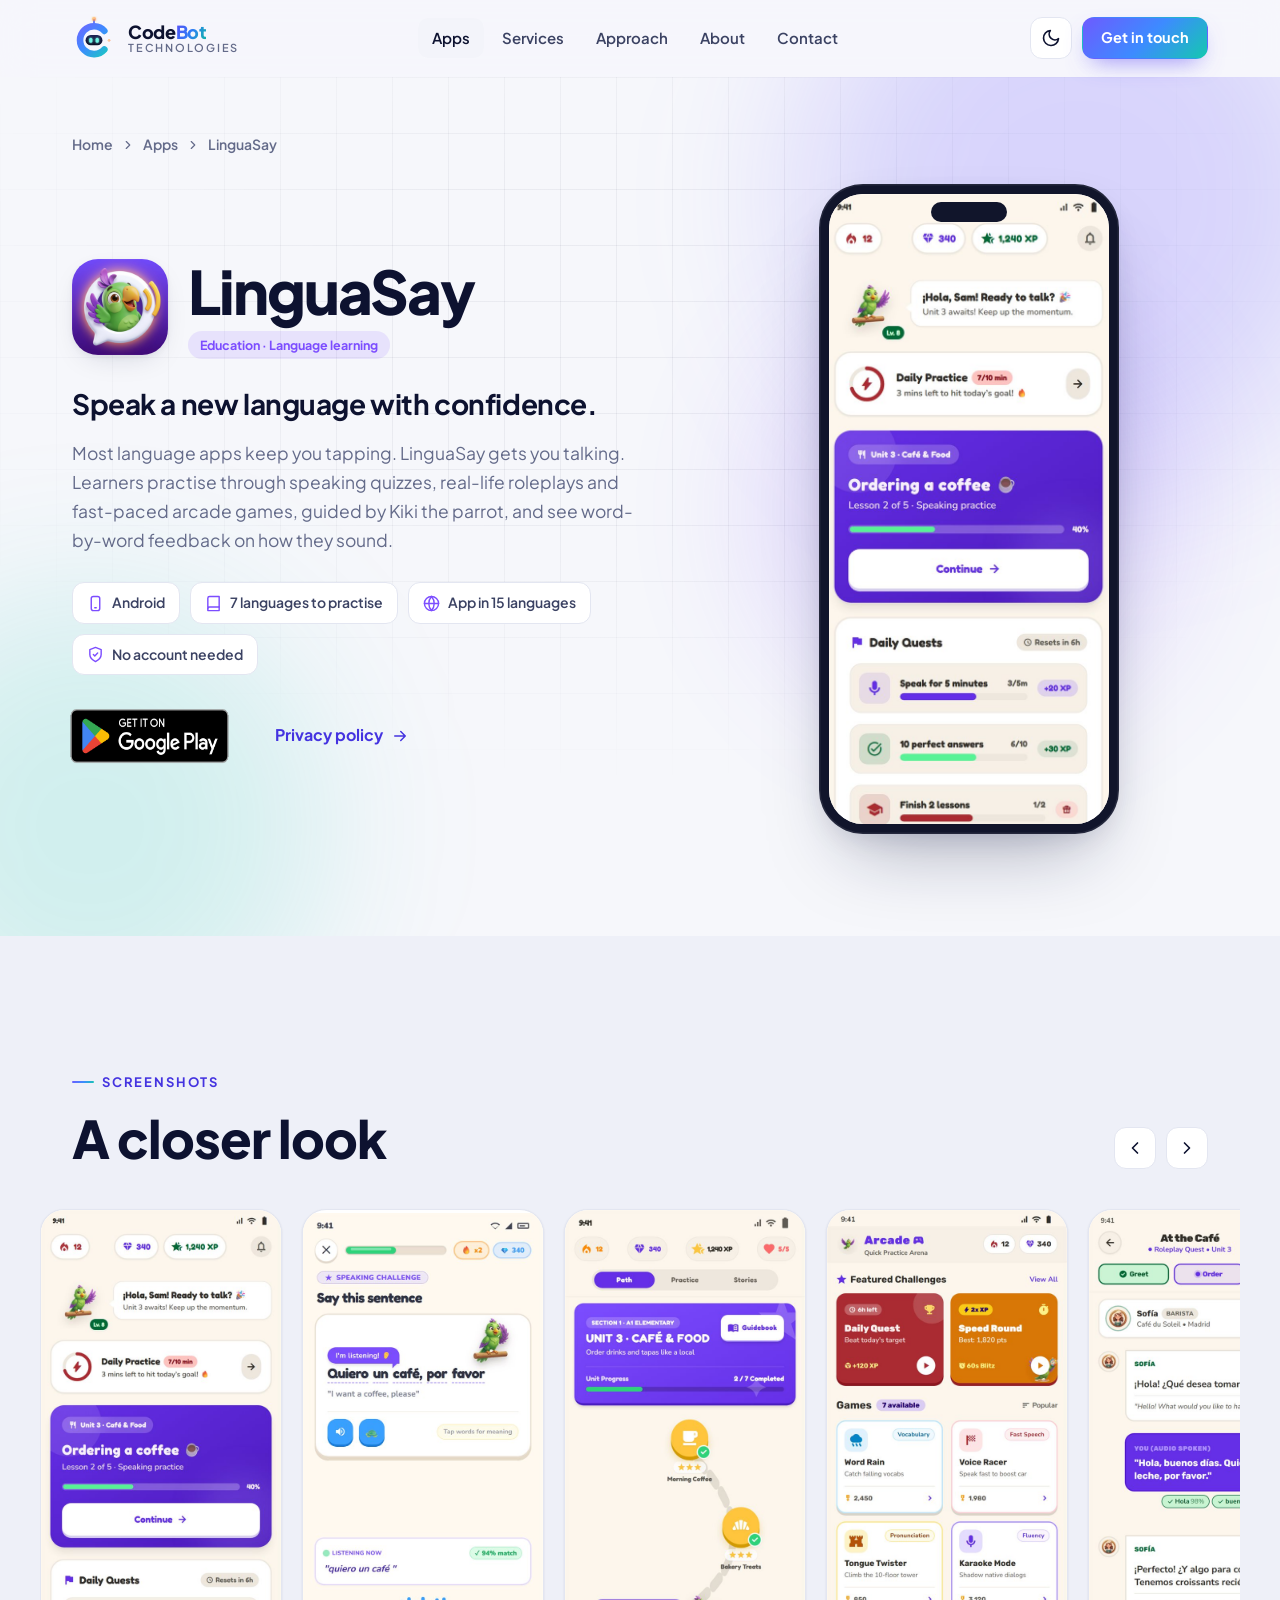
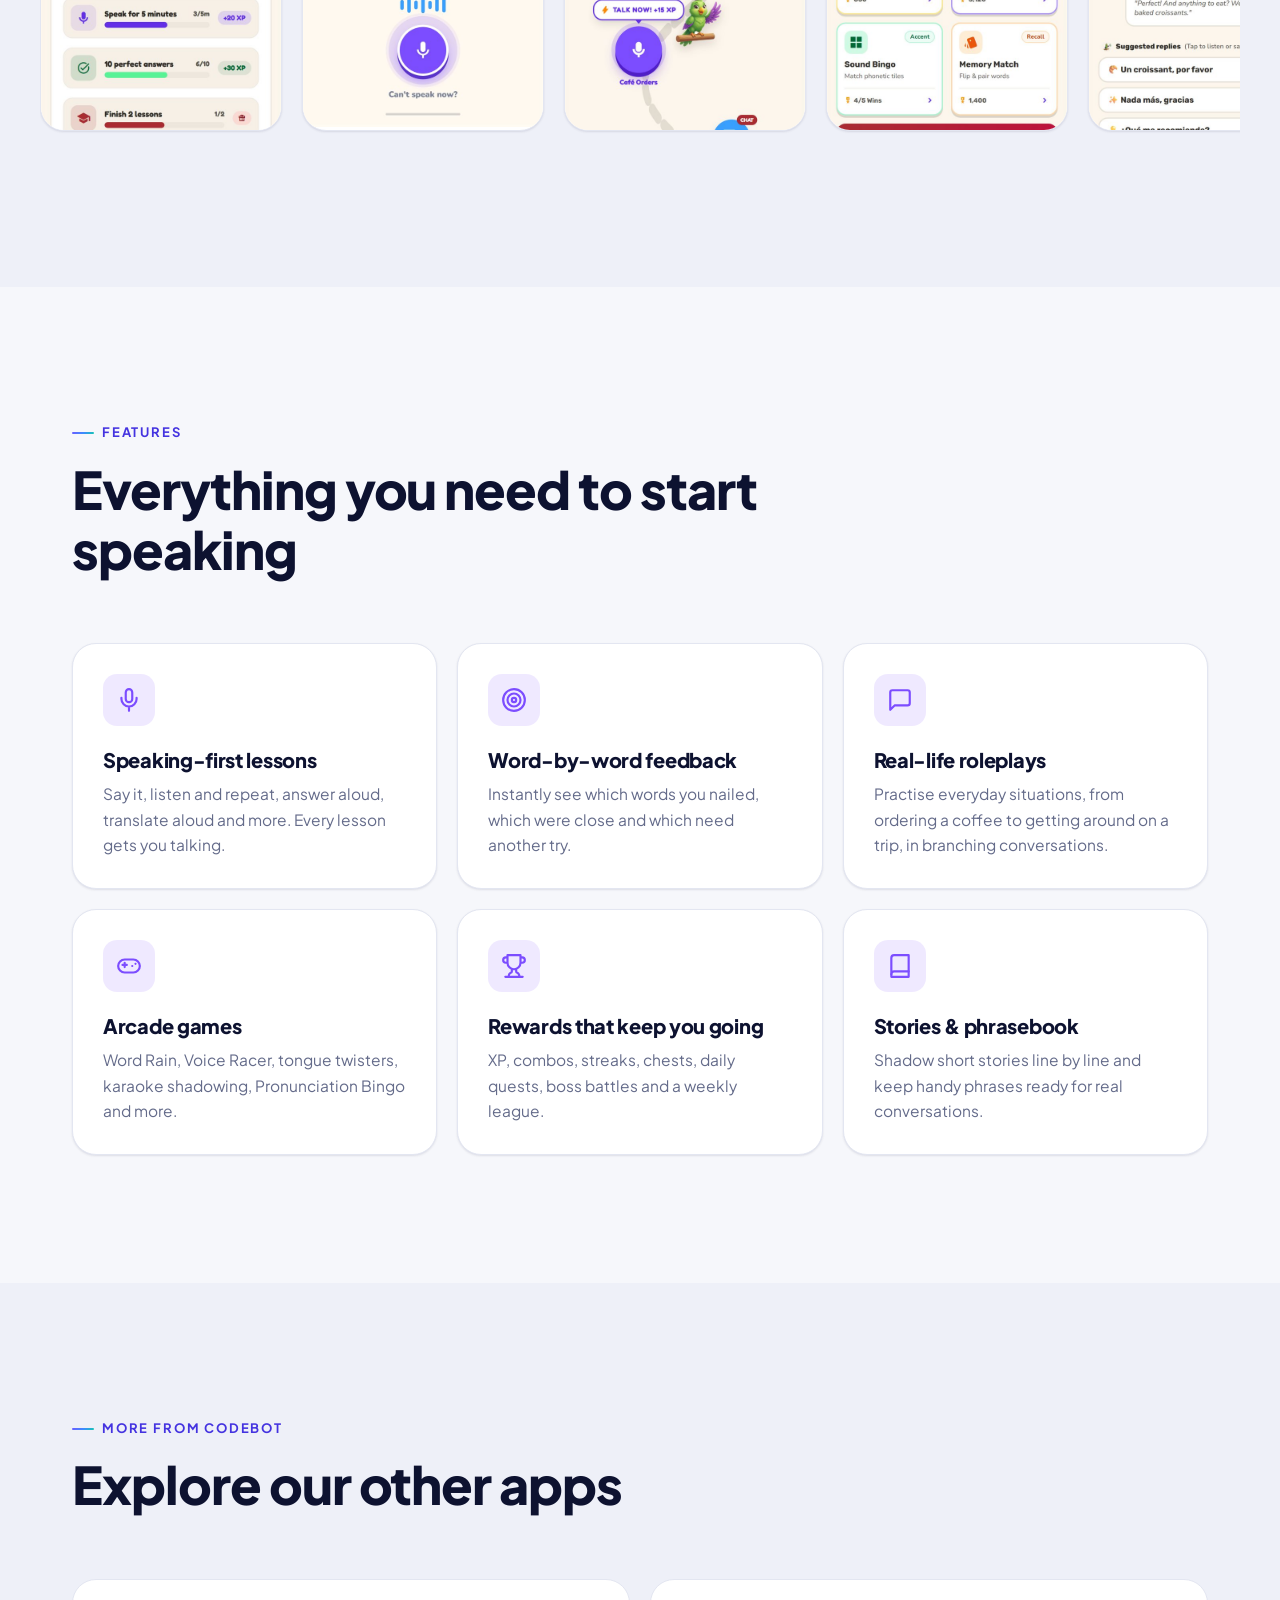
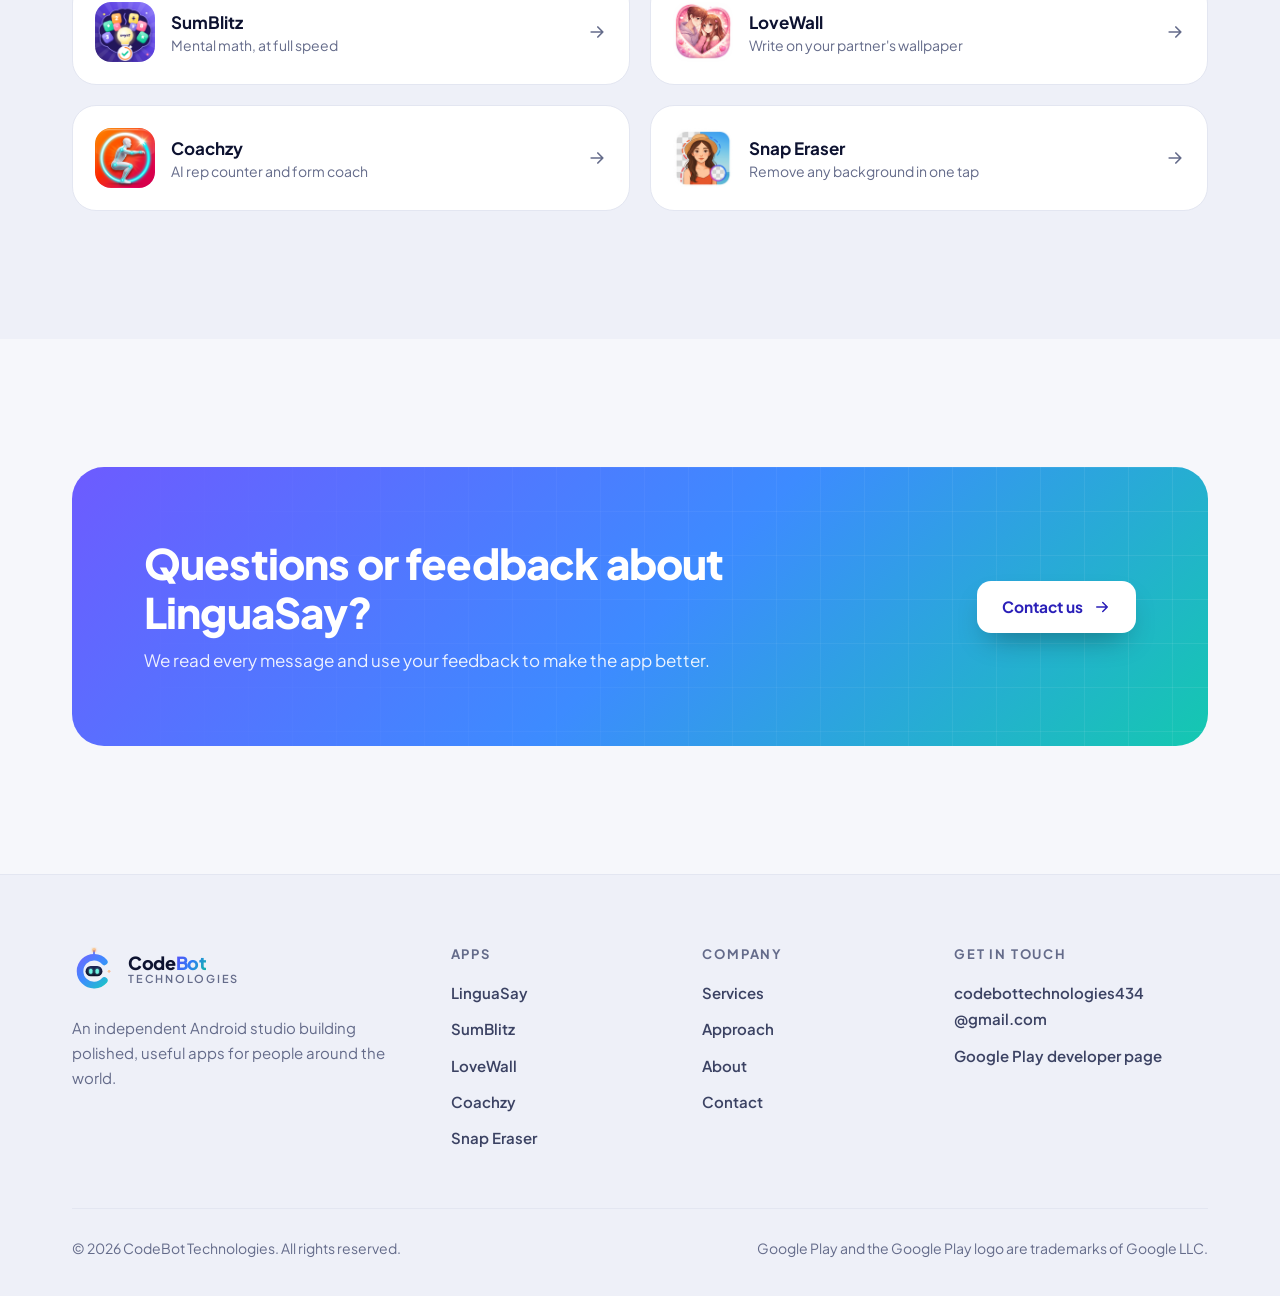
==== commit 8f6e14bf: "Add Coachzy app and refresh homepage hero - New Coachzy detail page with screenshots and features - " ====
--- a/apps/linguasay.html
+++ b/apps/linguasay.html
@@ -184,7 +184,8 @@
         <div class="more-apps">
           <a class="mini-app reveal" href="sumblitz.html"><img src="../assets/img/apps/sumblitz/icon.png" alt="" width="60" height="60"><div><strong>SumBlitz</strong><span>Mental math, at full speed</span></div><svg class="i" viewBox="0 0 24 24" aria-hidden="true"><path d="M5 12h14M13 6l6 6-6 6"/></svg></a>
           <a class="mini-app reveal reveal-d1" href="lovewall.html"><img src="../assets/img/apps/lovewall/icon.png" alt="" width="60" height="60"><div><strong>LoveWall</strong><span>Write on your partner's wallpaper</span></div><svg class="i" viewBox="0 0 24 24" aria-hidden="true"><path d="M5 12h14M13 6l6 6-6 6"/></svg></a>
-          <a class="mini-app reveal reveal-d2" href="snap-eraser.html"><img src="../assets/img/apps/snap-eraser/icon.png" alt="" width="60" height="60"><div><strong>Snap Eraser</strong><span>Remove any background in one tap</span></div><svg class="i" viewBox="0 0 24 24" aria-hidden="true"><path d="M5 12h14M13 6l6 6-6 6"/></svg></a>
+          <a class="mini-app reveal" href="coachzy.html"><img src="../assets/img/apps/coachzy/icon.png" alt="" width="60" height="60"><div><strong>Coachzy</strong><span>AI rep counter and form coach</span></div><svg class="i" viewBox="0 0 24 24" aria-hidden="true"><path d="M5 12h14M13 6l6 6-6 6"/></svg></a>
+          <a class="mini-app reveal reveal-d1" href="snap-eraser.html"><img src="../assets/img/apps/snap-eraser/icon.png" alt="" width="60" height="60"><div><strong>Snap Eraser</strong><span>Remove any background in one tap</span></div><svg class="i" viewBox="0 0 24 24" aria-hidden="true"><path d="M5 12h14M13 6l6 6-6 6"/></svg></a>
         </div>
       </div>
     </section>
@@ -220,6 +221,7 @@
             <li><a href="linguasay.html">LinguaSay</a></li>
             <li><a href="sumblitz.html">SumBlitz</a></li>
             <li><a href="lovewall.html">LoveWall</a></li>
+            <li><a href="coachzy.html">Coachzy</a></li>
             <li><a href="snap-eraser.html">Snap Eraser</a></li>
           </ul>
         </div>
--- a/assets/css/styles.css
+++ b/assets/css/styles.css
@@ -216,39 +216,46 @@
 .hero-apps p { font-size: 14.5px; color: var(--muted); line-height: 1.45; }
 .hero-apps strong { color: var(--text); display: block; font-size: 15px; }
 
-.hero-visual { position: relative; height: clamp(520px, 52vw, 640px); }
+.hero-visual { position: relative; height: clamp(560px, 50vw, 640px); }
 .phone { position: absolute; width: clamp(220px, 21vw, 280px); aspect-ratio: 9 / 19.5; border-radius: 44px; padding: 10px; background: var(--phone-frame); box-shadow: var(--shadow-lg), inset 0 0 0 1.5px rgba(255,255,255,.08); }
 .phone::before { content: ""; position: absolute; top: 18px; left: 50%; width: 76px; height: 20px; transform: translateX(-50%); background: var(--phone-frame); border-radius: 20px; z-index: 2; }
 .phone img { width: 100%; height: 100%; object-fit: cover; object-position: top; border-radius: 34px; background: #fff; }
-.hero-visual .phone-a { left: 6%; top: 40px; transform: rotate(-6deg); z-index: 1; }
-.hero-visual .phone-b { right: 6%; top: 0; transform: rotate(5deg); z-index: 2; }
-.float-card { position: absolute; z-index: 3; display: flex; align-items: center; gap: 12px; padding: 12px 16px 12px 12px; border-radius: 18px; background: var(--surface); border: 1px solid var(--border); box-shadow: var(--shadow); font-size: 14px; line-height: 1.3; animation: float 6s ease-in-out infinite; }
+/* Hero: three phones side by side, only lightly overlapping, so every screen stays visible */
+.hero-visual .phone { width: 35%; top: 50%; border-radius: 36px; padding: 8px; }
+.hero-visual .phone img { border-radius: 28px; }
+.hero-visual .phone::before { top: 14px; width: 56px; height: 15px; }
+.hero-visual .phone-a { left: 0; transform: translateY(-45%) rotate(-5deg); z-index: 1; }
+.hero-visual .phone-b { right: 0; transform: translateY(-45%) rotate(5deg); z-index: 1; }
+.hero-visual .phone-c { width: 38%; left: 50%; transform: translate(-50%, -52%); z-index: 2; }
+.float-card { position: absolute; z-index: 3; display: flex; align-items: center; gap: 12px; padding: 12px 16px 12px 12px; border-radius: 18px; background: var(--surface); border: 1px solid var(--border); box-shadow: var(--shadow); font-size: 14px; line-height: 1.3; white-space: nowrap; animation: float 6s ease-in-out infinite; }
 .float-card img { width: 44px; height: 44px; border-radius: 12px; }
 .float-card strong { display: block; font-size: 15px; }
 .float-card span { color: var(--muted); font-size: 13px; }
-.float-card.fc-1 { left: -2%; bottom: 70px; }
-.float-card.fc-2 { right: -4%; bottom: 150px; animation-delay: -3s; }
-.float-card.fc-3 { left: 30%; top: -8px; animation-delay: -1.5s; }
+/* Cards sit above and below the phones, never over a screen */
+.float-card.fc-4 { left: 0; top: 0; }
+.float-card.fc-3 { right: 0; top: 14px; animation-delay: -1.5s; }
+.float-card.fc-1 { left: 0; bottom: 14px; animation-delay: -3s; }
+.float-card.fc-2 { right: 0; bottom: 0; animation-delay: -4.5s; }
 @keyframes float { 0%, 100% { transform: translateY(0); } 50% { transform: translateY(-10px); } }
 
 @media (max-width: 980px) {
   .hero-grid { grid-template-columns: 1fr; }
-  .hero-visual { height: 560px; max-width: 560px; width: 100%; margin: 0 auto; }
+  .hero-visual { height: 640px; max-width: 560px; width: 100%; margin: 40px auto 0; }
 }
 @media (max-width: 560px) {
   .hero-visual { height: 470px; }
-  .phone { width: 200px; border-radius: 36px; padding: 8px; }
-  .phone img { border-radius: 28px; }
-  .phone::before { top: 14px; width: 60px; height: 16px; }
-  .hero-visual .phone-a { left: 0; }
-  .hero-visual .phone-b { right: 0; }
-  .float-card { padding: 9px 12px 9px 9px; font-size: 12.5px; }
-  .float-card img { width: 36px; height: 36px; border-radius: 10px; }
+  .hero-visual .phone { width: 38%; border-radius: 24px; padding: 5px; }
+  .hero-visual .phone-c { width: 42%; }
+  .hero-visual .phone img { border-radius: 19px; }
+  .hero-visual .phone::before { top: 9px; width: 36px; height: 10px; }
+  .float-card { padding: 8px 12px 8px 8px; gap: 10px; font-size: 12.5px; }
+  .float-card img { width: 34px; height: 34px; border-radius: 10px; }
   .float-card strong { font-size: 13.5px; }
-  .float-card span { font-size: 12px; }
-  .float-card.fc-1 { left: 0; bottom: 30px; }
-  .float-card.fc-2 { right: 0; bottom: 120px; }
-  .float-card.fc-3 { display: none; }
+  .float-card span { display: none; }
+  .float-card.fc-4 { left: 0; top: 0; }
+  .float-card.fc-3 { right: 0; top: 10px; }
+  .float-card.fc-1 { left: 0; bottom: 10px; }
+  .float-card.fc-2 { right: 0; bottom: 0; }
 }
 
 /* ---------- Stats ---------- */
@@ -295,15 +302,18 @@
 .accent-sumblitz { --accent: #f08a00; --accent-soft: rgba(240, 138, 0, .13); }
 .accent-lovewall { --accent: #e9487a; --accent-soft: rgba(233, 72, 122, .12); }
 .accent-snap { --accent: #1683f5; --accent-soft: rgba(22, 131, 245, .12); }
+.accent-coachzy { --accent: #e8501f; --accent-soft: rgba(232, 80, 31, .12); }
 :root[data-theme="dark"] .accent-linguasay { --accent: #a98bff; }
 :root[data-theme="dark"] .accent-sumblitz { --accent: #ffb547; }
 :root[data-theme="dark"] .accent-lovewall { --accent: #ff7aa2; }
 :root[data-theme="dark"] .accent-snap { --accent: #5fb0ff; }
+:root[data-theme="dark"] .accent-coachzy { --accent: #ff8a5c; }
 @media (prefers-color-scheme: dark) {
   :root:not([data-theme="light"]) .accent-linguasay { --accent: #a98bff; }
   :root:not([data-theme="light"]) .accent-sumblitz { --accent: #ffb547; }
   :root:not([data-theme="light"]) .accent-lovewall { --accent: #ff7aa2; }
   :root:not([data-theme="light"]) .accent-snap { --accent: #5fb0ff; }
+  :root:not([data-theme="light"]) .accent-coachzy { --accent: #ff8a5c; }
 }
 
 @media (max-width: 900px) {
@@ -450,7 +460,7 @@
 @media (max-width: 960px) { .feature-grid { grid-template-columns: 1fr 1fr; } }
 @media (max-width: 620px) { .feature-grid { grid-template-columns: 1fr; } }
 
-.more-apps { display: grid; grid-template-columns: repeat(3, 1fr); gap: 20px; }
+.more-apps { display: grid; grid-template-columns: repeat(2, 1fr); gap: 20px; }
 .mini-app { display: flex; align-items: center; gap: 16px; padding: 22px; border-radius: var(--radius-lg); background: var(--surface); border: 1px solid var(--border); transition: transform .25s ease, box-shadow .25s ease, border-color .25s ease; }
 .mini-app:hover { transform: translateY(-4px); box-shadow: var(--shadow); border-color: var(--border-strong); }
 .mini-app img { width: 60px; height: 60px; border-radius: 16px; flex: none; }
